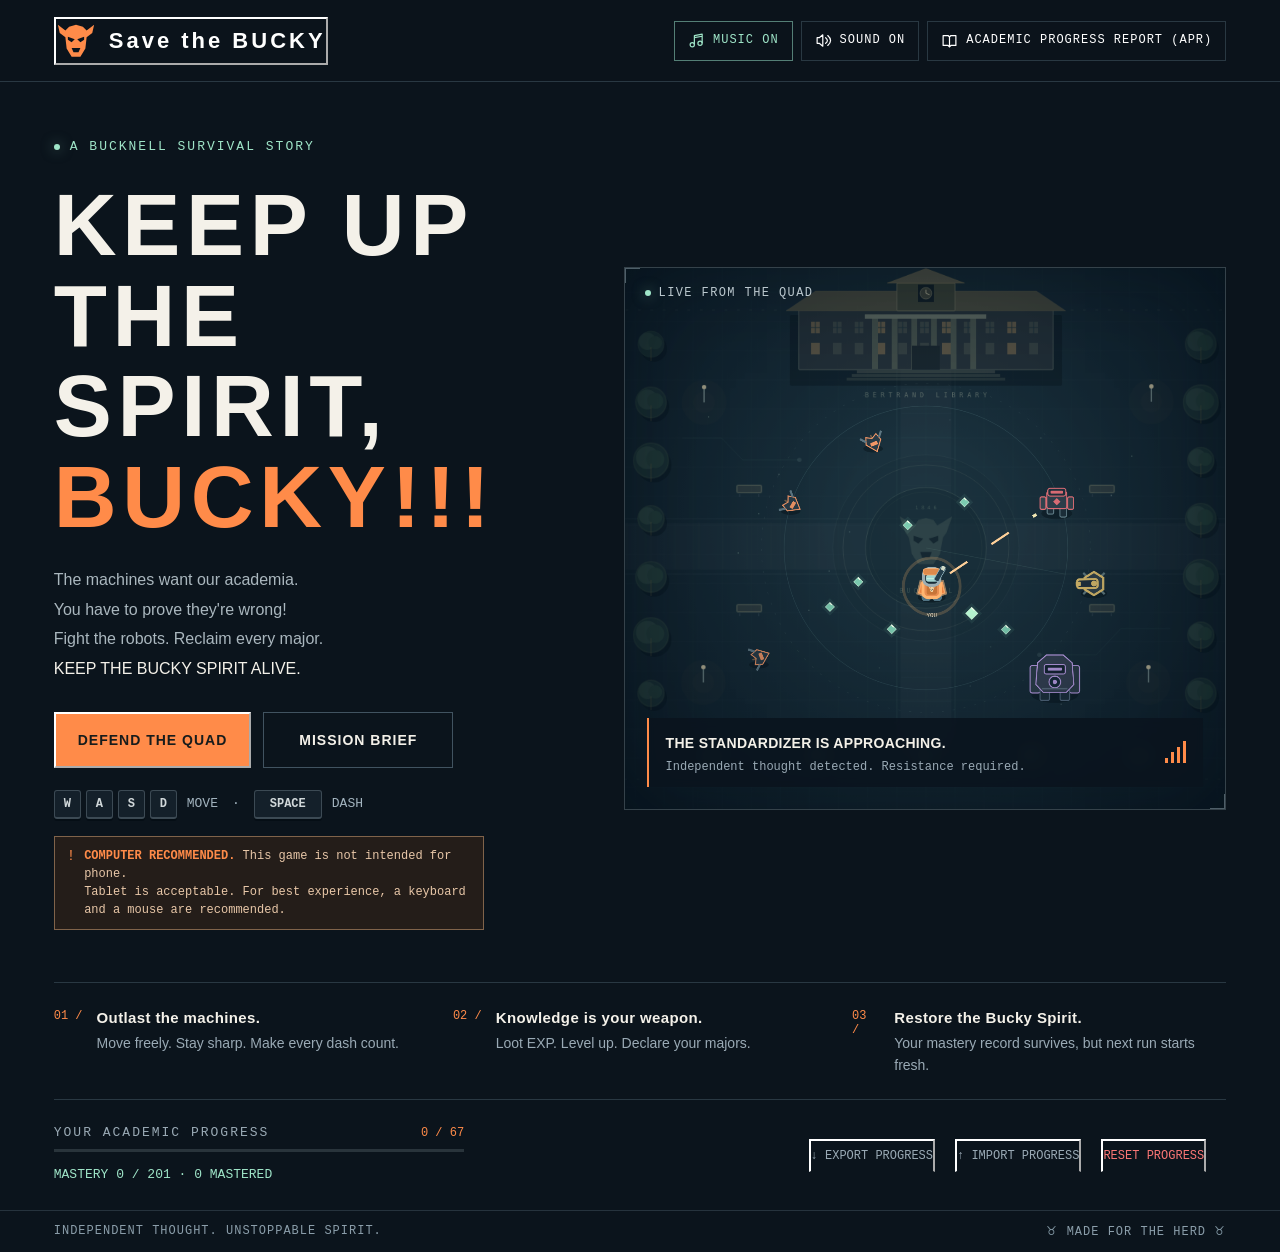
==== index.html @ 3c836dfb "initial commit" ====
<!DOCTYPE html>
<html lang="en">
<head>
<meta charset="utf-8">
<meta name="viewport" content="width=device-width,initial-scale=1,viewport-fit=cover">
<meta name="theme-color" content="#0b141c">
<meta name="description" content="Defend curiosity. Defeat the machines. Restore every Bucknell major in this standalone survival game.">
<title>Save the Bucky</title>
<link rel="icon" type="image/svg+xml" sizes="any" href="data:image/svg+xml,%3Csvg%20xmlns%3D%22http%3A%2F%2Fwww.w3.org%2F2000%2Fsvg%22%20viewBox%3D%220%200%2064%2064%22%3E%3Crect%20width%3D%2264%22%20height%3D%2264%22%20rx%3D%2212%22%20fill%3D%22%230b141c%22%2F%3E%3Cg%20transform%3D%22translate%284%204%29%20scale%28.875%29%22%3E%3Cpath%20fill%3D%22%23ff8b49%22%20d%3D%22M6%2019%203%206l12%209%206-6%2011-3%2011%203%206%206L61%206l-3%2013-9%207-2%2018-8%2013H25l-8-13-2-18z%22%2F%3E%3Cpath%20fill%3D%22%230b141c%22%20d%3D%22m19%2025%2011%204-5%205-6-4m26-5-11%204%205%205%206-4M25%2043h14l-3%207h-8z%22%2F%3E%3C%2Fg%3E%3C%2Fsvg%3E">
<link rel="stylesheet" href="styles/main.css">
</head>

<body>
<svg width="0" height="0" aria-hidden="true" style="position:absolute;overflow:hidden">
  <defs>
    <symbol id="bison-mark" viewBox="0 0 64 64">
      <path fill="currentColor" d="M6 19 3 6l12 9 6-6 11-3 11 3 6 6L61 6l-3 13-9 7-2 18-8 13H25l-8-13-2-18z"/>
      <path fill="#0b141c" d="m19 25 11 4-5 5-6-4m26-5-11 4 5 5 6-4M25 43h14l-3 7h-8z"/>
    </symbol>
    <symbol id="bucky-portrait" viewBox="0 0 160 160">
      <path fill="#172e3d" stroke="#ab7047" stroke-width="2" d="M18 157v-36l28-20h68l28 20v36"/>
      <path fill="#ff914b" d="m42 108 20-6 18 15 18-15 20 6-17 49H59z"/>
      <path fill="#eee2c9" d="M37 47C10 47 8 23 20 11c-1 18 14 21 28 18m75 18c27 0 29-24 17-36 1 18-14 21-28 18"/>
      <path fill="#72472f" stroke="#be8754" stroke-width="2" d="m35 42 13-22 22-9 23 1 22 10 13 27-6 39-17 25-26 10-27-11-17-26z"/>
      <path fill="#a8693e" d="m46 44 5-21 22-4-6 21 13-14 9 19 17-22 10 21-7 30H50z"/>
      <path fill="#513427" d="m31 49 18 9-2 17-13-6zm98 0-18 9 2 17 13-6z"/>
      <path fill="#f3e9d5" d="m49 54 20 6-11 7-10-5m63-8-20 6 11 7 10-5"/>
      <path fill="#1b2225" d="m54 57 9 3-6 4m49-7-9 3 6 4"/>
      <path fill="#bd8552" d="M55 77q25-11 50 0l8 19-16 18H64L47 96z"/>
      <path fill="#352d29" d="M59 83q21-8 42 0l-5 11H65z"/>
      <path fill="none" stroke="#432e25" stroke-width="3" d="M70 103q10 6 20 0"/>
      <path fill="#f8e5c2" d="m71 122 9 5 9-5-3 19H74z"/>
      <path fill="none" stroke="#f8c185" stroke-width="2" d="m26 126 12 31m96-31-12 31"/>
    </symbol>
    <symbol id="digger-portrait" viewBox="0 0 160 160">
      <path fill="#242d32" stroke="#56616a" stroke-width="2" d="M25 158v-37l25-22h60l25 22v37"/>
      <path fill="#e9e4d7" d="m62 103 18 14 18-14 3 54H59z"/>
      <path fill="#242c32" stroke="#68717a" stroke-width="2" d="M40 46 30 24l21-7 28 1 29-1 23 14-10 24 5 31-16 23-30 10-32-12-17-23z"/>
      <path fill="#141e26" d="M43 24 19 29 10 70l14 20 24-30m70-36 24 5 8 41-14 20-24-30"/>
      <path fill="#c48a58" d="m43 52 20-6 4 10-23 5m73-9-20-6-4 10 23 5M38 77l27 3-9 25-17-9m83-19-27 3 9 25 17-9"/>
      <path fill="#eeeade" d="m75 21-5 40-10 13-7 20 12 17 15 8 17-8 11-17-8-21-11-12-5-40z"/>
      <ellipse cx="55" cy="65" rx="5" ry="6" fill="#0c1319"/>
      <ellipse cx="105" cy="65" rx="5" ry="6" fill="#0c1319"/>
      <circle cx="57" cy="63" r="1.8" fill="white"/>
      <circle cx="103" cy="63" r="1.8" fill="white"/>
      <path fill="#15222a" d="M66 81q14-7 28 0l-5 11H72z"/>
      <path fill="#cc7f79" d="M70 99h20l-1 18q-10 13-18 0z"/>
      <path fill="none" stroke="#17242c" stroke-width="2" d="M80 90v10m-15-4q8 8 15 3 8 5 15-3"/>
      <path fill="#ff8b49" d="m49 109 31 14 31-14v11l-31 14-31-14z"/>
      <circle cx="80" cy="135" r="7" fill="#e3b871"/>
      <path stroke="#152b38" stroke-width="2" d="M77 135h6m-3-3v6"/>
    </symbol>
  </defs>
</svg>
<header class="topbar">
  <button class="brand" id="brand-button" aria-label="Bucky home">
    <svg class="brand-mark" aria-hidden="true">
      <use href="#bison-mark"/>
    </svg>
    <span>
      <strong>
        Save the BUCKY
      </strong>
    </span>
  </button>
  <div class="location">
    <svg class="icon orange" viewBox="0 0 24 24" aria-hidden="true">
      <circle cx="12" cy="12" r="5"/>
      <path d="M12 2v5m0 10v5M2 12h5m10 0h5"/>
    </svg>
    BUCKNELL UNIVERSITY
    <span style="color:#42535e">
      /
    </span>
    LEWISBURG, PA
  </div>
  <div class="top-actions">
    <button class="icon-btn" id="sidebar-toggle" aria-label="Hide combat sidebar" aria-controls="combat-sidebar" aria-expanded="true" title="Hide sidebar (H)" hidden>
      <svg class="icon" viewBox="0 0 24 24" aria-hidden="true"><rect x="3" y="4" width="18" height="16" rx="1"/><path d="M15 4v16M18 8h1m-1 4h1m-1 4h1"/></svg>
      <span class="button-label" id="sidebar-label">HIDE PANEL</span>
    </button>
    <button class="icon-btn" id="top-pause" aria-label="Pause game" hidden>
      Ⅱ
      <span class="button-label">
        PAUSE
      </span>
    </button>
    <button class="icon-btn" id="music-button" aria-label="Turn background music off" aria-pressed="true" title="Background music: on">
      <svg class="icon" viewBox="0 0 24 24" aria-hidden="true"><path d="M9 17V5l11-2v12M9 8l11-2"/><ellipse cx="6" cy="18" rx="3" ry="3"/><ellipse cx="17" cy="16" rx="3" ry="3"/></svg>
      <span class="button-label" id="music-label">MUSIC ON</span>
    </button>
    <button class="icon-btn" id="sound-button" aria-label="Mute all sound" aria-pressed="false" title="Mute all sound (M)">
      <svg class="icon" viewBox="0 0 24 24" aria-hidden="true">
        <path d="M11 4 6 8H3v8h3l5 4zM15 8q5 4 0 8m3-11q8 7 0 14"/>
      </svg>
      <span class="button-label" id="sound-label">
        SOUND ON
      </span>
    </button>
    <button class="icon-btn" id="archive-button" aria-label="Open the academic archive">
      <svg class="icon" viewBox="0 0 24 24" aria-hidden="true">
        <path d="M3 5h7l2 2 2-2h7v14h-7l-2 2-2-2H3zM12 7v14"/>
      </svg>
      <span class="button-label">
        ACADEMIC PROGRESS REPORT (APR)
      </span>
    </button>
  </div>
</header>
<main id="title-page" class="title-page">
  <div class="hero">
    <section class="hero-copy">
      <div class="eyebrow">
        <span class="dot">
        </span>
        A BUCKNELL SURVIVAL STORY
      </div>
      <h1>
        KEEP UP
        <br>
        THE SPIRIT,
        <br>
        <span>
          BUCKY!!!
        </span>
      </h1>
      <p class="hero-description">
        The machines want our academia.
        <br>
        You have to prove they're wrong!
        <br>
        Fight the robots. Reclaim every major.
        <br>
        <strong>
          KEEP THE BUCKY SPIRIT ALIVE.
        </strong>
      </p>
      <div class="hero-buttons">
        <button id="start-button" class="button">
          DEFEND THE QUAD
        </button>
        <button class="button secondary" id="how-button">
          MISSION BRIEF
        </button>
      </div>
      <div class="control-hint">
        <span class="key-group">
          <kbd>W</kbd><kbd>A</kbd><kbd>S</kbd><kbd>D</kbd>
          MOVE
        </span>
        <span>
          ·
        </span>
        <span class="key-group">
          <kbd class="space-key">SPACE</kbd>
            DASH
        </span>
      </div>
      <button class="award-link" id="award-button" hidden>
        ✦ BUCKY SPIRIT RESTORED · VIEW CEREMONY
      </button>
      <p class="device-warning" role="note">
        <span class="device-warning-icon" aria-hidden="true">!</span>
        <span><strong>COMPUTER RECOMMENDED.</strong> This game is not intended for phone.<br>Tablet is acceptable. For best experience, a keyboard and a mouse are recommended.</span>
      </p>
    </section>
    <div class="hero-art" aria-label="Illustrated robotic invasion of the Bucknell campus">
      <canvas id="preview-canvas" width="660" height="595" aria-hidden="true">
      </canvas>
      <div class="scene-label">
        <span class="dot">
        </span>
        LIVE FROM THE QUAD
      </div>
      <div class="scene-coords">
        40.9547° N / 76.8844° W
      </div>
      <div class="scene-card">
        <div>
          <strong>
            THE STANDARDIZER IS APPROACHING.
          </strong>
          <p>
            Independent thought detected. Resistance required.
          </p>
        </div>
        <div class="signal" aria-hidden="true">
          <i style="height:5px">
          </i>
          <i style="height:11px">
          </i>
          <i style="height:16px">
          </i>
          <i style="height:22px">
          </i>
        </div>
      </div>
      <i class="scene-corner a">
      </i>
      <i class="scene-corner b">
      </i>
    </div>
  </div>
  <div class="mission-strip">
    <div class="mission-step">
      <span class="step-number">
        01 /
      </span>
      <div>
        <h3>
          Outlast the machines.
        </h3>
        <p>
          Move freely. Stay sharp. Make every dash count.
        </p>
      </div>
    </div>
    <div class="mission-step">
      <span class="step-number">
        02 /
      </span>
      <div>
        <h3>
          Knowledge is your weapon.
        </h3>
        <p>
          Loot EXP. Level up. Declare your majors.
        </p>
      </div>
    </div>
    <div class="mission-step">
      <span class="step-number">
        03 /
      </span>
      <div>
        <h3>
          Restore the Bucky Spirit.
        </h3>
        <p>
          Your mastery record survives, but next run starts fresh.
        </p>
      </div>
    </div>
  </div>
  <div class="home-bottom">
    <div class="archive-preview">
      <div class="archive-preview-row">
        <span class="section-label">
          YOUR ACADEMIC PROGRESS
        </span>
        <span id="home-collection-count" class="orange">
          0 / 67
        </span>
      </div>
      <div class="progress-track">
        <span id="home-collection-bar" style="width:0">
        </span>
      </div>
      <p class="mastery-note" id="home-mastery-count">MASTERY 0 / 201 · 0 MASTERED</p>
    </div>
    <div class="save-actions">
      <button id="export-home" class="text-btn">
        ↓ EXPORT PROGRESS
      </button>
      <button id="import-button" class="text-btn">
        ↑ IMPORT PROGRESS
      </button>
      <button id="reset-progress" class="text-btn reset-link">RESET PROGRESS</button>
      <span id="save-status" class="save-status" role="status"></span>
    </div>
  </div>
</main>
<section id="game-view" class="game-view" hidden aria-label="Survival game">
  <div class="game-layout" id="game-layout">
    <div class="arena-wrap" id="arena-wrap">
      <canvas id="game-canvas" width="1200" height="760" tabindex="0" aria-label="The quad. Move with WASD or arrow keys, Space to dash, Escape to pause. Attacks are automatic.">
      </canvas>
      <div class="arena-hud">
        <div class="health-block">
          <div class="hud-label">
            <span class="mint">
              +
            </span>
            HUMAN SPIRIT
          </div>
          <div class="health-bar" role="progressbar" aria-label="Health" aria-valuemin="0" aria-valuemax="100" aria-valuenow="100" id="health-meter">
            <span id="health-fill">
            </span>
          </div>
          <div id="health-text" class="health-value">
            100 / 100
          </div>
        </div>
        <div class="timer">
          <span id="timer">
            00:00
          </span>
          <small>
            SURVIVAL TIME
          </small>
        </div>
        <div class="arena-sector">
          SECTOR 01 / THE QUAD
          <strong id="threat-label">
            WAVE 1
          </strong>
          <span id="wave-countdown">
            NEXT WAVE IN 20s
          </span>
        </div>
      </div>
      <div class="combat-summary" aria-label="Run summary">
        <span id="mobile-kills">0 ROBOTS DOWN</span>
        <span id="compact-discoveries">0 NEW MAJORS</span>
        <span id="compact-archive">APR 0 / 67</span>
      </div>
      <div id="boss-hud" class="boss-hud" hidden>
        <div class="boss-heading"><strong id="boss-name">THE STANDARDIZER</strong><span id="boss-health-text"></span></div>
        <div id="boss-meter" class="boss-meter" role="progressbar" aria-label="Boss health" aria-valuemin="0" aria-valuemax="100" aria-valuenow="100"><span id="boss-fill"></span></div>
      </div>
      <div id="dash-status" class="dash-status ready">
        <kbd>
          SPACE
        </kbd>
        <span id="dash-label">
          DASH READY
        </span>
        <div class="dash-track">
          <span id="dash-fill" style="width:100%">
          </span>
        </div>
      </div>
      <div class="arena-bottom">
        <div class="xp-label">
          <strong id="level-label">
            LEVEL 01
          </strong>
          <span id="xp-label">
            0 / 8 EXP
          </span>
        </div>
        <div class="xp-bar" role="progressbar" aria-label="Experience" aria-valuemin="0" aria-valuemax="8" aria-valuenow="0" id="xp-meter">
          <span id="xp-fill" style="width:0">
          </span>
        </div>
      </div>
      <div id="game-tip" class="game-tip">
        <span class="desktop-hint">
          Move with WASD or arrows. Your weapon fires automatically.
        </span>
        <span class="mobile-hint">
          Drag the joystick to move. Tap DASH to escape.
        </span>
        <small>
          Collect the mint diamonds to level up.
        </small>
      </div>
      <div class="touch-controls">
        <div id="touch-pad" class="touch-pad" aria-label="Drag to move">
          <span class="touch-knob" id="touch-knob">
          </span>
        </div>
        <button id="touch-dash" class="touch-dash" aria-label="Dash">
          DASH ↗
        </button>
      </div>
    </div>
    <aside class="sidebar" id="combat-sidebar">
      <div class="sidebar-heading">
        <span class="section-label">
          FIELD REPORT
        </span>
        <span class="live-badge">
          <span class="dot">
          </span>
          LIVE
        </span>
      </div>
      <div class="run-stats">
        <div>
          <div class="stat-number" id="kill-count">
            0
          </div>
          <div class="stat-label">
            ROBOTS DOWN
          </div>
        </div>
        <div>
          <div class="stat-number orange" id="new-count">
            0
          </div>
          <div class="stat-label">
            NEW DISCOVERIES
          </div>
        </div>
      </div>
      <span class="section-label">
        YOUR DISCIPLINES
        <span id="loadout-count" class="orange">
          / 00
        </span>
      </span>
      <div class="loadout" id="loadout">
      </div>
      <div class="sidebar-archive">
        <div class="archive-preview-row">
          <span>
            PERMANENT ARCHIVE
          </span>
          <span id="run-collection-count" class="orange">
            0 / 67
          </span>
        </div>
        <div class="progress-track">
          <span id="run-collection-bar">
          </span>
        </div>
        <p>
          Knowledge stays. Abilities reset each run.
        </p>
      </div>
      <div class="sidebar-buttons">
        <button class="button secondary small" id="pause-button">
          Ⅱ PAUSE
        </button>
        <button class="button secondary small" id="run-archive">
          ARCHIVE
        </button>
      </div>
      <div class="sidebar-hint">
        WASD / ARROWS · MOVE
        <br>
        SPACE · DASH &nbsp; ESC · PAUSE
        <br>
        M · ALL SOUND &nbsp; H · PANEL
      </div>
    </aside>
  </div>
</section>
<footer id="footer" class="footer">
  <span>
    INDEPENDENT THOUGHT. UNSTOPPABLE SPIRIT.
  </span>
  <span>
    <strong>
        ♉︎
    </strong>
    MADE FOR THE HERD
    <strong>
      ♉︎
    </strong>
  </span>
</footer>
<dialog id="brief-dialog" class="small-dialog" aria-labelledby="brief-title">
  <div class="dialog-pad">
    <div class="dialog-top">
      <span class="eyebrow">
        MISSION BRIEF / 001
      </span>
      <button class="close-btn" data-close="brief-dialog" aria-label="Close mission brief">
        ×
      </button>
    </div>
    <h2 class="dialog-title" id="brief-title">
      Curiosity is the
      <br>
      ultimate weapon.
    </h2>
    <p class="dialog-sub">
      In an imaginary dystopia, the Standardizer, a powerful AI, deemed creativity inefficient. Therefore, it commanded is its servant robots to take over the quad and destroy the Bertrand, the last bastion of creativity. You're among the few who can stop them. Your mission: survive, discover, and restore the Bucky Spirit.
    </p>
    <div class="stack-actions" style="gap:17px">
      <p class="dialog-sub">
        <strong class="orange">
          SURVIVE.
        </strong>
        Move with [W/A/S/D] or arrow keys. Use [SPACE] to dash through danger. Your weapon aims and fires automatically. Waves advance every 20 seconds of combat; the Standardizer boss arrives every 10 waves. Blue Interceptors charge after marking their path. Keep moving!
      </p>
      <p class="dialog-sub">
        <strong class="mint">
          LEARN.
        </strong>
        Accumulate experience and level up your skills. Every level offers a chance to declare one out of three major. Choose wisely!
      </p>
      <p class="dialog-sub">
        <strong class="orange">
          RESTORE.
        </strong>
        New majors stay in your archive, even after death. Restore all
        <span class="roster-total">
          67
        </span>
        entries to help Bucky the Bison and Deputy Diggs protect the Bucky Spirit.
      </p>
      <p>
        You can choose to stay and nurture the Bucky Spirit, or leave the quad and leave your academic future to machines' hearts of steel. The choice is yours. Good luck, and may the Bucky Spirit be with you!
      </p>
    </div>
    <div class="stack-actions">
      <button class="button" id="brief-start">
        ROLL OUT!!!
      </button>
    </div>
  </div>
</dialog>
<dialog id="level-dialog" class="upgrade-dialog" aria-labelledby="upgrade-title">
  <div class="dialog-pad">
    <div class="upgrade-heading">
      <div>
        <div class="eyebrow">
          <span class="dot">
          </span>
          KNOWLEDGE IS POWER
        </div>
        <h2 class="dialog-title" id="upgrade-title">
          Declare your next major.
        </h2>
        <p class="dialog-sub">
          One choice. A new way to fight back.
        </p>
      </div>
      <div class="level-medallion">
        <small>
          LEVEL
        </small>
        <span id="upgrade-level">
          2
        </span>
      </div>
    </div>
    <div class="upgrade-grid" id="upgrade-grid">
    </div>
    <div class="dialog-foot">
      <span>
        Discoveries stay forever. Abilities last this run.
      </span>
      <span>
        PRESS
        <kbd>
          1
        </kbd>
        <kbd>
          2
        </kbd>
        <kbd>
          3
        </kbd>
        TO CHOOSE
      </span>
    </div>
  </div>
</dialog>
<dialog id="pause-dialog" class="small-dialog" aria-labelledby="pause-title">
  <div class="dialog-pad">
    <div class="eyebrow">
      <span class="dot">
      </span>
      SIMULATION PAUSED
    </div>
    <h2 class="dialog-title" id="pause-title">
      Take a breath.
    </h2>
    <p class="dialog-sub">
      Who doesn't like breaks :P
    </p>
    <div class="stack-actions">
      <button id="resume-button" class="button">
        BACK TO THE QUAD
      </button>
      <button id="export-pause" class="button secondary">
        ↓ EXPORT PROGRESS
      </button>
      <button id="pause-archive" class="button secondary">
        EXPLORE THE ARCHIVE
      </button>
    </div>
    <label class="settings-row" for="motion-setting">
      Reduce motion & screen shake
      <input type="checkbox" id="motion-setting">
    </label>
    <label class="settings-row" for="music-setting">
      Background music
      <input type="checkbox" id="music-setting" checked>
    </label>
    <p class="collection-note">
      Export saves your collection and records, not the active battle.
    </p>
    <button id="end-run-button" class="text-btn" style="margin-top:17px">
      END RUN & KEEP DISCOVERIES →
    </button>
  </div>
</dialog>
<dialog id="result-dialog" class="result-dialog" aria-labelledby="result-title">
  <div class="dialog-pad">
    <div class="eyebrow">
      TRANSMISSION ENDED / KNOWLEDGE PRESERVED
    </div>
    <h2 class="dialog-title" id="result-title">
      The spirit lives on.
    </h2>
    <p class="dialog-sub" id="result-copy">
      The machines won this round. They can't take what you've learned.
    </p>
    <div class="result-stats">
      <div>
        <div class="stat-number" id="result-time">
          00:00
        </div>
        <div class="stat-label">
          TIME SURVIVED
        </div>
      </div>
      <div>
        <div class="stat-number" id="result-kills">
          0
        </div>
        <div class="stat-label">
          ROBOTS DEFEATED
        </div>
      </div>
      <div>
        <div class="stat-number" id="result-new">
          0
        </div>
        <div class="stat-label">
          MAJORS RESTORED
        </div>
      </div>
    </div>
    <span class="section-label">
      ADDED TO YOUR PERMANENT ARCHIVE
    </span>
    <div class="result-majors" id="result-majors">
    </div>
    <p class="collection-note" id="result-records">
    </p>
    <div class="result-actions">
      <button id="restart-button" class="button">
        RETRY
      </button>
      <button id="result-home" class="button secondary">
        BACK TO BASE
      </button>
    </div>
  </div>
</dialog>
<dialog id="collection-dialog" class="collection-dialog" aria-labelledby="collection-title">
  <div class="dialog-pad">
    <div class="dialog-top">
      <div>
        <h2 class="dialog-title" id="collection-title">
          ACADEMIC PROGRESS REPORT
          <br>
        </h2>
      </div>
      <button class="close-btn" id="close-collection" aria-label="Close archive">
        ×
      </button>
    </div>
    <div class="archive-preview-row">
      <span id="collection-summary">
        0 of 67 disciplines restored
      </span>
      <span class="mint" id="collection-percent">
        0%
      </span>
    </div>
    <div class="progress-track">
      <span id="collection-progress">
      </span>
    </div>
    <div class="collection-tools">
      <label class="sr-only" for="collection-search">
        Search majors or abilities
      </label>
      <input class="search-field" id="collection-search" type="search" placeholder="Search a major or ability…" autocomplete="off">
      <label class="sr-only" for="collection-status">
        Discovery status
      </label>
      <select id="collection-status">
        <option value="all">
          All discoveries
        </option>
        <option value="missing">
          Still to restore
        </option>
        <option value="found">
          Restored
        </option>
        <option value="rank1">Level 1 · Declared</option>
        <option value="rank2">Level 2 · Practiced</option>
        <option value="rank3">Level 3 · Mastered</option>
      </select>
    </div>
    <div class="mastery-summary" aria-label="Majors at each mastery level">
      <div><strong id="mastery-count-1">0</strong><span>LV 1 · DECLARED</span></div>
      <div><strong id="mastery-count-2">0</strong><span>LV 2 · PRACTICED</span></div>
      <div><strong id="mastery-count-3">0</strong><span>LV 3 · MASTERED</span></div>
    </div>
    <p class="mastery-guide">Each selection adds one permanent mastery level, up to three. Counts show majors at each level. Mastery survives every run; combat abilities reset on death. Mastering all 67 majors unlocks the ceremony.</p>
    <div class="college-tabs" id="college-tabs">
      <button class="filter-btn" data-college="all" aria-pressed="true">
        ALL COLLEGES
      </button>
      <button class="filter-btn" data-college="as" aria-pressed="false">
        ARTS & SCIENCES
      </button>
      <button class="filter-btn" data-college="en" aria-pressed="false">
        ENGINEERING
      </button>
      <button class="filter-btn" data-college="mg" aria-pressed="false">
        MANAGEMENT
      </button>
    </div>
    <div id="collection-list" class="collection-list">
    </div>
    <p class="collection-note">
      67 separately listed major entries in Bucknell's September 2026 directory, including its named English tracks and Music degrees. Minors and dual-degree programs are excluded. Abilities are fictional.
      <a href="https://www.bucknell.edu/academics/majors-minors" target="_blank" rel="noopener noreferrer">
        View the university directory ↗
      </a>
    </p>
  </div>
</dialog>
<dialog id="victory-dialog" class="victory-dialog" aria-labelledby="victory-title">
  <div id="celebration" class="celebration" aria-hidden="true"></div>
  <div class="dialog-pad">
    <div class="eyebrow">
      EVERY DISCIPLINE. ONE UNBREAKABLE SPIRIT.
    </div>
    <div class="victory-mascots">
      <div class="victory-mascot">
        <svg role="img" aria-label="Bucky the Bison">
          <use href="#bucky-portrait"/>
        </svg>
        <span class="mascot-label">BUCKY</span>
      </div>
      <span class="seal" aria-hidden="true">
        ✦
      </span>
      <div class="victory-mascot digger">
        <svg class="digger" role="img" aria-label="Digger the Bernese mountain dog">
          <use href="#digger-portrait"/>
        </svg>
        <span class="mascot-label">DIGGER</span>
      </div>
    </div>
    <h2 id="victory-title" class="dialog-title" tabindex="-1">
      The Bucky Spirit
      <br>
      <span class="orange">
        is yours.
      </span>
    </h2>
    <p class="dialog-sub">
      Every major restored. Every kind of curiosity protected.
      <br>
      Bucky grants you the spirit of the herd.
      <br>
      Digger makes it official with a very good tail wag.
    </p>
    <div class="import-summary" id="victory-count">
      67 / 67 DISCIPLINES RESTORED
    </div>
    <p class="dialog-sub">
      The future still belongs to those who think for themselves.
    </p>
    <div class="result-actions">
      <button id="victory-export" class="button">
        SAVE YOUR LEGACY
      </button>
      <button id="victory-home" class="button secondary">
        BACK TO BASE
      </button>
    </div>
  </div>
</dialog>
<dialog id="reset-dialog" class="small-dialog" aria-labelledby="reset-title" aria-describedby="reset-description">
  <div class="dialog-pad">
    <div class="eyebrow">START A NEW ACADEMIC JOURNEY</div>
    <h2 class="dialog-title" id="reset-title">Reset your progress?</h2>
    <p class="dialog-sub" id="reset-description">This clears every collected major, mastery level, record, total kill, run count, and ceremony unlock in this browser. Your sound and display preferences stay. Previously exported save files are unaffected.</p>
    <p class="import-summary" id="reset-summary"></p>
    <p class="mastery-guide">Export a backup first if you might want to restore this progress later.</p>
    <div class="stack-actions">
      <button class="button secondary" id="reset-export">EXPORT BACKUP</button>
      <button class="button secondary" id="cancel-reset" autofocus>KEEP MY PROGRESS</button>
      <button class="button danger" id="confirm-reset">RESET ALL PROGRESS</button>
    </div>
  </div>
</dialog>
<dialog id="import-dialog" class="small-dialog" aria-labelledby="import-title">
  <div class="dialog-pad">
    <div class="eyebrow">
      RESTORE YOUR ARCHIVE
    </div>
    <h2 class="dialog-title" id="import-title">
      Welcome back,
      <br>
      guardian.
    </h2>
    <p class="dialog-sub">
      This save will replace your current collection, mastery levels, records, and settings.
    </p>
    <div class="import-summary" id="import-summary">
    </div>
    <p class="dialog-sub" id="import-comparison">
    </p>
    <div class="result-actions">
      <button id="confirm-import" class="button">
        LOAD THIS SAVE
      </button>
      <button id="cancel-import" class="button secondary">
        CANCEL
      </button>
    </div>
  </div>
</dialog>
<input id="import-file" type="file" accept=".json,application/json" hidden>
<div id="toast" class="toast" role="status" aria-live="polite" hidden>
</div>
<noscript>
  <div class="error-panel">
    JavaScript is required for this game to run offline on your browser.
  </div>
</noscript>
<script src="scripts/game.js"></script>
</body>
</html>
---- styles/main.css ----
:root {
    color-scheme: dark;
    --bg: #0b141c;
    --panel: #111e28;
    --line: #293842;
    --ink: #f4f1e9;
    --muted: #9aaab5;
    --orange: #ff8b49;
    --mint: #9fe5c8;
    --red: #fa7675;
    --blue: #91b7ff;
    --mono: Consolas,"Liberation Mono",monospace;
    --sans: "Segoe UI",Arial,sans-serif;
}
*  {
    box-sizing: border-box;
}
body  {
    margin: 0;
    background: var(--bg);
    color: var(--ink);
    font: 15px/1.55 var(--sans);
    min-height: 100vh;
}
 a  {
    color: var(--mint);
}
[hidden]  {
    display: none !important;
}
h1,
h2,
h3,
p  {
    margin: 0;
}
::selection  {
    background: #ff8b4970;
    color: white;
}
.mono,
.eyebrow,
.section-label,
.tag,
kbd  {
    font-family: var(--mono);
}
.eyebrow,
.section-label  {
    font-size: 12px;
    letter-spacing: 2px;
    text-transform: uppercase;
}
.eyebrow  {
    color: var(--mint);
    display: flex;
    align-items: center;
    gap: 10px;
}
.dot  {
    display: inline-block;
    width: 6px;
    height: 6px;
    background: var(--mint);
    border-radius: 50%;
    box-shadow: 0 0 13px #9fe5c880;
}
.section-label  {
    color: var(--muted);
}
.muted  {
    color: var(--muted);
}
.orange  {
    color: var(--orange);
}
.mint  {
    color: var(--mint);
}
.ability-glyph svg  {
    width: 22px;
    height: 22px;
    fill: none;
    stroke: currentColor;
    stroke-width: 1.6;
    stroke-linecap: round;
    stroke-linejoin: round;
}
.mobile-hint  {
    display: none;
}
.device-warning {
  display: inline-flex;
  align-items: flex-start;
  gap: 9px;
  max-width: 430px;
  margin-top: 17px;
  padding: 10px 12px;
  border: 1px solid #80634a;
  background: #241d19;
  color: #e8c7a8;
  font: 12px/1.5 var(--mono);
}
.device-warning strong {
  color: var(--orange);
}
.device-warning-icon {
  color: var(--orange);
  font-size: 14px;
  line-height: 1.4;
}
@media (max-width: 760px)  {
    .desktop-hint  {
        display: none;
    }
    .mobile-hint  {
        display: inline;
    }
}
.topbar {
    height:82px;
    display:flex;
    align-items:center;
    justify-content:space-between;
    gap:20px;
    padding:0 4.2%;
    border-bottom:1px solid var(--line);
    position:relative;
    z-index:5;
    background:#0b141cf2
}
.brand {
    display:flex;
    align-items:center;
    gap:13px;
    background:none;
    padding:0;
    text-align:left
}
.brand-mark {
    width:40px;
    height:44px;
    color:var(--orange)
}
.brand strong {
    display:block;
    font-size:22px;
    line-height:1;
    font-weight:900;
    letter-spacing:3px
}
.brand small {
    display:block;
    font:12px var(--mono);
    letter-spacing:2px;
    color:var(--muted);
    margin-top:7px
}
.location {
    font:12px var(--mono);
    letter-spacing:1.8px;
    color:#91a0ab;
    display:flex;
    align-items:center;
    gap:12px
}
.location .cross {
    color:var(--orange);
    font-size:20px
}
.top-actions {
    display:flex;
    gap:8px
}
.icon-btn {
    height:37px;
    padding:0 13px;
    border:1px solid var(--line);
    background:transparent;
    display:inline-flex;
    align-items:center;
    justify-content:center;
    gap:8px;
    font:12px var(--mono);
    letter-spacing:1px
}
.icon-btn:hover {
    background:#1b2a34;
    border-color:#5d737f
}
.icon {
    width:17px;
    height:17px;
    fill:none;
    stroke:currentColor;
    stroke-width:1.7;
    stroke-linecap:round;
    stroke-linejoin:round
}
.button {
    display:inline-flex;
    align-items:center;
    justify-content:center;
    gap:18px;
    min-height:48px;
    padding:12px 22px;
    background:var(--orange);
    color:#171c1c;
    font-weight:750;
    font-size:13px;
    transition:background .15s,transform .15s
}
.button:hover {
    background:#ffa36f;
    transform:translateY(-1px)
}
.button.secondary {
    background:transparent;
    color:var(--ink);
    border:1px solid #415360
}
.button.secondary:hover {
    background:#1e303d
}
.button.small {
    min-height:38px;
    padding:8px 14px;
    font-size:12px
}
.text-btn {
    background:none;
    color:var(--muted);
    font:12px var(--mono);
    padding:8px 0;
    border-bottom:1px solid transparent
}
.text-btn:hover {
    color:var(--ink);
    border-color:var(--orange)
}
.arrow {
    font-size:24px;
    line-height:.8
}
.tag {
    display:inline-block;
    font-size:12px;
    letter-spacing:1px;
    padding:4px 7px;
    border:1px solid #ffffff25;
    color:var(--muted)
}
.tag.new {
    color:var(--mint);
    border-color:#9fe5c850;
    background:#9fe5c80b
}
.tag.found {
    color:var(--orange);
    border-color:#ff8b4940
}
.title-page {
    max-width:1510px;
    margin:auto;
    padding:45px 4.2% 0
}
.hero {
    display:grid;
    grid-template-columns:minmax(0,.95fr) minmax(0,1.12fr);
    gap:5%;
    align-items:center
}
.hero-copy {
    padding:10px 0 20px
}
.hero h1 {
    font-family:Impact,"Arial Black",var(--sans);
    font-size:clamp(66px,6.8vw,106px);
    font-weight:900;
    line-height:.98;
    letter-spacing:.04em;
    margin:23px 0
}
.hero h1 span {
    color:var(--orange)
}
.hero-description {
    max-width:410px;
    color:#aab7be;
    font-size:15px;
    line-height:1.85
}
.hero-description strong {
    color:var(--ink);
    font-weight:500
}
.hero-buttons {
    display:flex;
    align-items:center;
    gap:22px;
    margin-top:28px
}
.hero-buttons .button {
    min-width:184px;
    min-height:55px
}
.control-hint {
    margin-top:22px;
    font:12px var(--mono);
    color:#80949f;
    display:flex;
    align-items:center;
    gap:10px;
    flex-wrap:wrap
}
kbd {
    font-size:12px;
    border:1px solid #3c4a54;
    border-bottom-width:2px;
    padding:3px 6px;
    border-radius:3px;
    color:#d1d8da;
    background:#14202a
}
.hero-art {
    position:relative;
    aspect-ratio:1.11;
    border:1px solid #35424a;
    overflow:hidden;
    background:#101e27
}
.hero-art::after {
    content:"";
    position:absolute;
    pointer-events:none;
    inset:0;
    box-shadow:inset 0 0 100px #030a1055
}
.hero-art canvas {
    width:100%;
    height:100%;
    display:block
}
.scene-label {
    position:absolute;
    left:20px;
    top:18px;
    font:12px var(--mono);
    letter-spacing:1.4px;
    color:#bbc8ce;
    z-index:1;
    display:flex;
    gap:8px;
    align-items:center
}
.scene-coords {
    position:absolute;
    right:18px;
    top:18px;
    font:12px var(--mono);
    color:#6e8998;
    letter-spacing:1px
}
.scene-card {
    position:absolute;
    bottom:22px;
    left:22px;
    right:22px;
    border-left:2px solid var(--orange);
    background:#0a151ee6;
    backdrop-filter:blur(5px);
    padding:13px 17px;
    display:flex;
    align-items:center;
    justify-content:space-between;
    gap:12px;
    z-index:1
}
.scene-card strong {
    font-size:12px;
    letter-spacing:.3px
}
.scene-card p {
    font:12px var(--mono);
    color:var(--muted);
    margin-top:4px
}
.scene-card .signal {
    display:flex;
    align-items:end;
    gap:3px;
    height:22px
}
.signal i {
    background:var(--orange);
    width:3px;
    display:block
}
.scene-corner {
    position:absolute;
    width:16px;
    height:16px;
    border-color:#b8cdd766;
    border-style:solid;
    z-index:1
}
.scene-corner.a {
    top:-1px;
    left:-1px;
    border-width:2px 0 0 2px
}
.scene-corner.b {
    bottom:-1px;
    right:-1px;
    border-width:0 2px 2px 0
}
.mission-strip {
    display:grid;
    grid-template-columns:repeat(3,1fr);
    gap:25px;
    margin:32px 0 25px;
    padding:23px 0;
    border-top:1px solid var(--line);
    border-bottom:1px solid var(--line)
}
.mission-step {
    display:flex;
    gap:14px
}
.step-number {
    font:12px var(--mono);
    color:var(--orange);
    padding-top:3px
}
.mission-step h3 {
    font-size:12px;
    font-weight:650;
    margin-bottom:4px
}
.mission-step p {
    font-size:12px;
    color:var(--muted)
}
.home-bottom {
    display:flex;
    align-items:center;
    justify-content:space-between;
    gap:30px;
    padding-bottom:24px
}
.archive-preview {
    min-width:260px;
    width:35%
}
.archive-preview-row {
    display:flex;
    justify-content:space-between;
    align-items:center;
    font:12px var(--mono);
    margin-bottom:9px
}
.progress-track {
    height:3px;
    background:#29343b;
    overflow:hidden
}
.progress-track>span {
    display:block;
    background:var(--orange);
    height:100%;
    transition:width .2s
}
.save-actions {
    display:flex;
    align-items:center;
    gap:20px
}
.save-status {
    font:12px var(--mono);
    color:var(--muted);
    text-align:right
}
.footer {
    display:flex;
    justify-content:space-between;
    align-items:center;
    color:#667c89;
    font:12px var(--mono);
    letter-spacing:1px;
    border-top:1px solid #26333d;
    padding:13px 4.2%;
    gap:15px
}
.footer strong {
    color:#8196a2;
    font-weight:400
}
.award-link {
  display:inline-flex;
  align-items:center;
  gap:10px;
  color:#17201f;
  margin-top:20px;
  font:700 13px var(--mono);
  letter-spacing:.8px;
  background:var(--mint);
  padding:13px 17px;
  border:1px solid #d6ffe9;
  box-shadow:0 0 0 4px #9fe5c815,0 8px 25px #9fe5c825;
  transition:background .15s,transform .15s,box-shadow .15s
}
.award-link:hover {
  background:#c5f8dd;
  transform:translateY(-2px);
  box-shadow:0 0 0 5px #9fe5c825,0 12px 30px #9fe5c83d
}
.celebration {
  position:absolute;
  inset:0 0 auto;
  height:310px;
  overflow:hidden;
  pointer-events:none;
  visibility:hidden;
  opacity:0;
  z-index:0
}
.celebration.active {
  visibility:visible;
  opacity:1
}
.celebration-piece {
  position:absolute;
  top:-24px;
  left:var(--start);
  width:var(--width);
  height:var(--height);
  background:var(--piece-color);
  opacity:0;
  border-radius:1px;
  animation:celebration-fall var(--duration) cubic-bezier(.35,.05,.85,.65) var(--delay) both
}
@keyframes celebration-fall {
  0% {opacity:0;transform:translate3d(0,0,0) rotate(0deg) rotateY(0deg)}
  12% {opacity:.85}
  72% {opacity:.75}
  100% {opacity:0;transform:translate3d(var(--drift),340px,0) rotate(var(--spin)) rotateY(240deg)}
}
@media(prefers-reduced-motion:reduce) {
  .award-link {transition:none}
}
.game-view {
    height:calc(100dvh - 82px);
    padding:19px 2% 20px;
    min-height:470px
}
.game-layout {
    height:100%;
    display:grid;
    grid-template-columns:minmax(0,1fr) 235px;
    gap:20px;
    max-width:1800px;
    margin:auto
}
.arena-wrap {
    position:relative;
    border:1px solid #36454e;
    overflow:hidden;
    background:#0b1922;
    min-width:0;
    touch-action:none
}
.arena-wrap canvas {
    width:100%;
    height:100%;
    display:block
}
.arena-hud {
    position:absolute;
    top:18px;
    left:20px;
    right:20px;
    display:flex;
    justify-content:space-between;
    gap:10px;
    pointer-events:none
}
.health-block {
    min-width:150px
}
.hud-label {
    font:12px var(--mono);
    letter-spacing:1.5px;
    color:#a4b7c3;
    margin-bottom:7px;
    display:flex;
    gap:9px;
    align-items:center
}
.health-bar {
    height:6px;
    background:#35404a;
    width:155px;
    border:1px solid #60717a40
}
.health-bar span {
    height:100%;
    display:block;
    background:var(--mint);
    transition:width .12s
}
.health-value {
    font:12px var(--mono);
    margin-top:5px;
    color:#8caaac
}
.timer {
    text-align:center;
    font:25px var(--mono);
    letter-spacing:1px;
    color:#ecf0e9;
    text-shadow:0 2px 10px #001
}
.timer small {
    display:block;
    font:12px var(--mono);
    letter-spacing:2px;
    color:#87a1ae;
    margin-top:2px
}
.arena-sector {
    font:12px var(--mono);
    color:#738f9e;
    letter-spacing:1px;
    text-align:right
}
.arena-sector strong {
    display:block;
    color:var(--orange);
    font-size:12px;
    font-weight:400;
    margin-top:6px
}
.arena-bottom {
    position:absolute;
    bottom:17px;
    left:20px;
    right:20px;
    pointer-events:none
}
.xp-label {
    font:12px var(--mono);
    letter-spacing:1px;
    display:flex;
    justify-content:space-between;
    margin-bottom:7px;
    color:#a5bbcc
}
.xp-label strong {
    color:var(--mint);
    font-weight:400
}
.xp-bar {
    height:5px;
    background:#233844
}
.xp-bar span {
    display:block;
    height:100%;
    background:var(--mint);
    box-shadow:0 0 12px #9fe5c84d;
    transition:width .12s
}
.dash-status {
    position:absolute;
    bottom:52px;
    left:20px;
    display:flex;
    align-items:center;
    gap:9px;
    font:12px var(--mono);
    letter-spacing:1px;
    color:var(--muted);
    pointer-events:none
}
.dash-status.ready {
    color:var(--orange)
}
.dash-track {
    width:40px;
    height:3px;
    background:#35424b
}
.dash-track span {
    display:block;
    height:100%;
    background:var(--orange)
}
.game-tip {
    position:absolute;
    top:43%;
    left:50%;
    transform:translate(-50%,-50%);
    background:#0a1924ef;
    border:1px solid #47636e;
    padding:12px 20px;
    text-align:center;
    pointer-events:none;
    font:12px var(--mono);
    color:#d8e4e8;
    max-width:85%;
    white-space:nowrap
}
.game-tip small {
    display:block;
    font:12px var(--mono);
    color:var(--mint);
    margin-top:6px
}
.sidebar {
    display:flex;
    flex-direction:column;
    padding:6px 0;
    min-height:0
}
.sidebar-heading {
    display:flex;
    justify-content:space-between;
    align-items:center
}
.live-badge {
    font:12px var(--mono);
    color:var(--mint);
    display:flex;
    gap:6px;
    align-items:center
}
.run-stats {
    display:grid;
    grid-template-columns:1fr 1fr;
    margin:17px 0 20px;
    padding-bottom:18px;
    border-bottom:1px solid var(--line);
    gap:12px
}
.stat-number {
    font:28px var(--mono);
    line-height:1.2
}
.stat-label {
    font:12px var(--mono);
    color:var(--muted);
    letter-spacing:1px;
    margin-top:5px
}
.loadout {
    flex:1;
    overflow:auto;
    min-height:60px;
    max-height:55vh;
    margin:12px 0 18px;
    scrollbar-width:thin;
    scrollbar-color:#485760 transparent
}
.empty-loadout {
    padding:16px 13px;
    border:1px dashed #314451;
    color:#8ca1ad;
    font-size:12px;
    line-height:1.8
}
.empty-loadout strong {
    display:block;
    color:#c6d1d7;
    font-weight:500;
    margin-bottom:5px
}
.loadout-item {
    display:flex;
    align-items:center;
    gap:9px;
    padding:10px 0;
    border-bottom:1px solid #283741
}
.ability-glyph {
    width:34px;
    height:34px;
    display:flex;
    align-items:center;
    justify-content:center;
    color:var(--orange);
    background:#ff8b490b;
    border:1px solid #ff8b4928;
    font:16px var(--mono);
    flex-shrink:0
}
.loadout-item strong {
    font-size:12px;
    display:block;
    line-height:1.5
}
.loadout-item small {
    font:12px var(--mono);
    color:#8ea5b2
}
.loadout-item .rank {
    margin-left:auto;
    font:12px var(--mono);
    color:var(--orange)
}
.sidebar-archive {
    border:1px solid #35424a;
    padding:13px;
    margin-bottom:14px
}
.sidebar-archive .archive-preview-row {
    font-size:12px
}
.sidebar-archive p {
    font-size:12px;
    color:var(--muted);
    margin-top:9px
}
.sidebar-buttons {
    display:flex;
    gap:8px
}
.sidebar-buttons button {
    flex:1
}
.sidebar-hint {
    font:12px var(--mono);
    color:#6f8795;
    margin-top:14px;
    line-height:1.9
}
.touch-controls {
    position:absolute;
    bottom:72px;
    left:22px;
    right:22px;
    display:none;
    justify-content:space-between;
    align-items:end;
    pointer-events:none
}
.touch-pad {
    width:110px;
    height:110px;
    border:1px solid #7898ae60;
    border-radius:50%;
    background:#0e26345c;
    position:relative;
    pointer-events:auto;
    touch-action:none
}
.touch-knob {
    position:absolute;
    left:36px;
    top:36px;
    width:36px;
    height:36px;
    border:1px solid #9fe5c875;
    border-radius:50%;
    background:#9fe5c820;
    pointer-events:none
}
.touch-dash {
    border:1px solid #ff8b4990;
    background:#2b241ed9;
    border-radius:50%;
    width:64px;
    height:64px;
    color:var(--orange);
    font:12px var(--mono);
    pointer-events:auto;
    touch-action:none
}
dialog {
    color:var(--ink);
    background:#10202b;
    border:1px solid #4b606d;
    padding:0;
    max-width:calc(100vw - 32px);
    max-height:calc(100dvh - 40px);
    box-shadow:0 30px 140px #000a;
    overscroll-behavior:contain
}
dialog::backdrop {
    background:#020910c9;
    backdrop-filter:blur(7px)
}
.dialog-pad {
    padding:33px
}
.dialog-top {
    display:flex;
    justify-content:space-between;
    align-items:center;
    gap:20px;
    margin-bottom:24px
}
.close-btn {
    width:32px;
    height:32px;
    border:1px solid #3d525f;
    background:none;
    color:var(--muted);
    font-size:22px;
    line-height:1
}
.close-btn:hover {
    color:var(--ink);
    background:#243943
}
.dialog-title {
    font-family:Impact,"Arial Black",var(--sans);
    font-weight:800;
    font-size:42px;
    line-height:1.14;
    letter-spacing:.035em;
    margin:12px 0
}
.dialog-sub {
    color:#aabac3;
    font-size:13px;
    line-height:1.8
}
.upgrade-dialog {
    width:970px
}
.upgrade-heading {
    display:flex;
    align-items:end;
    justify-content:space-between;
    gap:20px
}
.level-medallion {
    width:68px;
    height:68px;
    border:1px solid #ff8b4970;
    display:flex;
    flex-direction:column;
    align-items:center;
    justify-content:center;
    color:var(--orange);
    font:28px var(--mono);
    flex-shrink:0
}
.level-medallion small {
    font-size:12px;
    letter-spacing:2px
}
.upgrade-grid {
    display:grid;
    grid-template-columns:repeat(3,1fr);
    gap:14px;
    margin-top:27px
}
.upgrade-card {
    text-align:left;
    position:relative;
    min-height:270px;
    padding:21px;
    background:#152732;
    border:1px solid #405564;
    display:flex;
    flex-direction:column;
    align-items:stretch;
    transition:border-color .15s,background .15s,transform .15s
}
.upgrade-card:hover,.upgrade-card:focus-visible {
    border-color:var(--orange);
    background:#1d303a;
    transform:translateY(-3px)
}
.upgrade-card-top {
    display:flex;
    justify-content:space-between;
    align-items:center;
    margin-bottom:20px
}
.upgrade-card .ability-glyph {
    width:45px;
    height:45px;
    font-size:23px
}
.college-label {
    font:12px var(--mono);
    letter-spacing:1px;
    color:#93a7b3;
    text-transform:uppercase;
    margin-bottom:7px
}
.upgrade-card h3 {
    font-size:17px;
    font-weight:650;
    line-height:1.3;
    margin-bottom:12px
}
.upgrade-card .ability-name {
    font:12px var(--mono);
    color:var(--orange);
    margin-top:auto;
    padding-top:8px
}
.upgrade-card p {
    font-size:12px;
    color:#bcc9cf;
    line-height:1.75;
    margin-top:7px
}
.choose-label {
    display:flex;
    justify-content:space-between;
    align-items:center;
    border-top:1px solid #405361;
    margin-top:18px;
    padding-top:13px;
    font:12px var(--mono);
    color:var(--mint)
}
.dialog-foot {
    font:12px var(--mono);
    color:#8fa6b3;
    margin-top:23px;
    display:flex;
    justify-content:space-between;
    gap:15px;
    line-height:1.8
}
.small-dialog {
    width:480px
}
.stack-actions {
    display:grid;
    gap:11px;
    margin-top:25px
}
.settings-row {
    display:flex;
    align-items:center;
    justify-content:space-between;
    gap:15px;
    padding:15px 0;
    border-bottom:1px solid var(--line);
    font-size:12px
}
.settings-row input {
    accent-color:var(--orange);
    width:16px;
    height:16px
}
.result-dialog {
    width:620px
}
.result-stats {
    display:grid;
    grid-template-columns:repeat(3,1fr);
    gap:18px;
    margin:25px 0;
    padding:20px 0;
    border-top:1px solid var(--line);
    border-bottom:1px solid var(--line)
}
.result-stats .stat-number {
    color:var(--orange)
}
.result-majors {
    display:flex;
    flex-wrap:wrap;
    gap:6px;
    margin:10px 0;
    max-height:130px;
    overflow:auto
}
.result-actions {
    display:flex;
    gap:12px;
    margin-top:25px
}
.result-actions .button {
    flex:1
}
.collection-dialog {
    width:1120px
}
.collection-tools {
    display:flex;
    gap:10px;
    margin:23px 0 17px;
    flex-wrap:wrap
}
.search-field {
    flex:1;
    min-width:180px;
    background:#0d1922;
    color:var(--ink);
    border:1px solid #3a515f;
    padding:11px 13px;
    font-size:12px
}
.collection-tools select {
    background:#0d1922;
    color:#bccbd2;
    border:1px solid #3a515f;
    padding:8px 10px;
    font-size:12px;
    max-width:100%
}
.college-tabs {
    display:flex;
    gap:7px;
    flex-wrap:wrap
}
.filter-btn {
    padding:7px 12px;
    border:1px solid #324957;
    color:#97adbb;
    background:transparent;
    font:12px var(--mono)
}
.filter-btn[aria-pressed="true"] {
    border-color:var(--orange);
    color:var(--orange);
    background:#ff8b490a
}
.collection-list {
    display:grid;
    grid-template-columns:repeat(3,1fr);
    gap:10px;
    margin-top:17px;
    max-height:45vh;
    overflow:auto;
    padding:2px;
    scrollbar-width:thin;
    scrollbar-color:#526673 #11202a
}
.collection-card {
    padding:15px;
    border:1px solid #324553;
    min-height:137px;
    background:#12232e
}
.collection-card.discovered {
    border-color:#857052;
    background:#272a29
}
.collection-card .card-status {
    font:12px var(--mono);
    letter-spacing:1px;
    color:#778e9b;
    display:flex;
    justify-content:space-between;
    margin-bottom:8px
}
.collection-card.discovered .card-status {
    color:var(--orange)
}
.collection-card h3 {
    font-size:12px;
    font-weight:600;
    line-height:1.45
}
.collection-card p {
    font-size:12px;
    line-height:1.65;
    color:#97adba;
    margin-top:7px
}
.collection-card .ability-name {
    color:#bdd1d9;
    font:12px var(--mono);
    margin-top:8px
}
.collection-note {
    font:12px/1.8 var(--mono);
    color:#8198a5;
    margin-top:18px
}
.no-results {
    padding:30px;
    color:var(--muted);
    grid-column:1/-1;
    text-align:center
}
.victory-dialog {
    width:660px;
    text-align:center;
  position:fixed;
  inset:0;
  margin:auto;
  overflow:auto;
  background:radial-gradient(ellipse at 50% 30%,#3c372b,#10202b 70%)
}
.victory-dialog > .dialog-pad {
  position:relative;
  z-index:1
}
.victory-dialog > .celebration {
  position:absolute;
  z-index:0
}
.victory-dialog .eyebrow {
    justify-content:center;
    color:var(--orange)
}
.victory-mascots {
    display:flex;
    justify-content:center;
  align-items:flex-end;
    gap:28px;
    position:relative;
    margin:17px auto 0
}
.victory-mascot {
  display:flex;
  flex-direction:column;
  align-items:center;
  width:160px
}
.victory-mascot.digger {
  width:132px
}
.victory-mascot svg {
    height:160px;
    width:160px;
    filter:drop-shadow(0 0 25px #ff8b4920)
}
.victory-mascot svg.digger {
    height:132px;
    width:132px
}
.mascot-label {
    font:12px var(--mono);
    letter-spacing:2px;
    color:var(--orange);
  margin-top:5px;
  line-height:1.4
}
.victory-dialog .dialog-title {
    font-size:46px
}
#victory-title:focus {
    outline:none
}
.seal {
    font-size:34px;
    color:var(--orange);
    position:absolute;
    top:22px;
    left:calc(50% - 10px)
}
.import-summary {
    background:#0c1923;
    border:1px solid #39505f;
    padding:17px;
    margin:20px 0;
    font:12px/2 var(--mono);
    color:var(--mint)
}
.toast {
    position:fixed;
    bottom:24px;
    left:50%;
    transform:translateX(-50%);
    background:#233b45;
    border:1px solid #6c9699;
    padding:13px 20px;
    color:#e8f3ed;
    font:12px/1.7 var(--mono);
    z-index:100;
    max-width:calc(100vw - 32px);
    width:max-content;
    box-shadow:0 8px 40px #0007
}
.toast.error {
    border-color:var(--red);
    background:#39272b
}
.sr-only {
    position:absolute;
    clip:rect(0,0,0,0);
    width:1px;
    height:1px;
    overflow:hidden;
    white-space:nowrap
}
.error-panel {
    padding:30px;
    text-align:center;
    color:var(--red)
}
@media(min-width:1550px) {
    .title-page {
        padding-top:55px
    }
    .hero-art {
        max-height:600px
    }
    .hero h1 {
        font-size:108px
    }
    .hero-description {
        font-size:17px
    }
}
@media(max-width:1050px) {
    .location {
        display:none
    }
    .title-page {
        padding-top:30px
    }
    .hero {
        gap:4%
    }
    .hero h1 {
        font-size:73px
    }
    .hero-description {
        font-size:13px
    }
    .hero-buttons {
        gap:12px
    }
    .hero-buttons .button {
        min-width:160px
    }
    .hero-buttons .text-btn {
        font-size:12px
    }
    .scene-coords {
        display:none
    }
    .mission-strip {
        gap:15px
    }
    .game-layout {
        grid-template-columns:minmax(0,1fr) 195px;
        gap:14px
    }
    .game-view {
        padding:12px
    }
    .sidebar .section-label {
        font-size:12px
    }
    .dialog-pad {
        padding:27px
    }
    .upgrade-card {
        padding:16px
    }
}
@media(max-width:760px) {
    .topbar {
        height:68px;
        padding:0 20px
    }
    .brand-mark {
        width:31px;
        height:35px
    }
    .brand strong {
        font-size:18px
    }
    .brand small {
        font-size:12px;
        letter-spacing:1.5px
    }
    .top-actions .icon-btn {
        padding:0 10px;
        font-size:12px
    }
    .top-actions .button-label {
        display:none
    }
    .title-page {
        padding:28px 22px 0
    }
    .hero {
        grid-template-columns:1fr;
        gap:20px
    }
    .hero h1 {
        font-size:clamp(52px,14vw,90px);
        margin:18px 0
    }
    .hero-description {
        max-width:490px;
        font-size:14px
    }
    .hero-art {
        aspect-ratio:1.42
    }
    .hero-copy {
        padding-bottom:0
    }
    .hero-buttons {
        margin-top:22px
    }
    .mission-strip {
        grid-template-columns:1fr;
        gap:16px;
        margin-top:25px;
        padding:22px 0
    }
    .mission-step h3 {
        font-size:13px
    }
    .mission-step p {
        font-size:12px
    }
    .home-bottom {
        align-items:start;
        flex-direction:column;
        gap:20px
    }
    .archive-preview {
        width:100%;
        min-width:0
    }
    .save-actions {
        width:100%;
        justify-content:space-between;
        gap:10px
    }
    .save-status {
        font-size:12px;
        max-width:150px
    }
    .footer {
        font-size:12px;
        padding:13px 22px;
        flex-wrap:wrap
    }
    .game-view {
        height:calc(100dvh - 68px);
        min-height:390px;
        padding:8px
    }
    .game-layout {
        grid-template-columns:1fr;
        gap:0
    }
    .sidebar {
        display:none
    }
    .arena-hud {
        top:12px;
        left:12px;
        right:12px
    }
    .health-block {
        min-width:100px
    }
    .health-bar {
        width:110px
    }
    .timer {
        font-size:20px
    }
    .arena-sector {
        font-size:12px
    }
    .arena-bottom {
        left:12px;
        right:12px;
        bottom:12px
    }
    .dash-status {
        left:12px;
        bottom:47px
    }
    .game-tip {
        font-size:12px;
        padding:10px 12px;
        white-space:normal;
        width:max-content
    }
    .collection-list {
        grid-template-columns:repeat(2,1fr);
        max-height:44vh
    }
    .dialog-pad {
        padding:23px
    }
    .dialog-title {
        font-size:35px
    }
    .upgrade-grid {
        gap:9px
    }
    .upgrade-card {
        min-height:255px;
        padding:13px
    }
    .upgrade-card h3 {
        font-size:14px
    }
    .upgrade-card-top {
        margin-bottom:13px
    }
    .upgrade-card .ability-glyph {
        width:32px;
        height:32px;
        font-size:18px
    }
    .upgrade-card p {
        font-size:12px
    }
    .dialog-foot {
        font-size:12px
    }
    .upgrade-dialog {
        max-height:calc(100dvh - 22px)
    }
    .scene-card {
        bottom:17px;
        left:17px;
        right:17px
    }
    .scene-label {
        font-size:12px
    }
    .touch-controls {
        display:flex
    }
}
@media(max-width:480px) {
    .upgrade-grid {
        grid-template-columns:1fr;
        gap:9px
    }
    .upgrade-card {
        min-height:0;
        padding:13px 16px;
        display:grid;
        grid-template-columns:1fr auto;
        gap:3px 12px
    }
    .upgrade-card-top {
        grid-column:2;
        grid-row:1/5;
        margin:0;
        flex-direction:column;
        gap:10px;
        align-self:center
    }
    .upgrade-card h3 {
        margin:0;
        font-size:14px
    }
    .upgrade-card .college-label {
        font-size:12px;
        margin:0
    }
    .upgrade-card .ability-name {
        padding:0;
        margin-top:5px;
        font-size:12px
    }
    .upgrade-card p {
        grid-column:1;
        margin-top:3px;
        font-size:12px
    }
    .choose-label {
        display:none
    }
    .upgrade-grid {
        margin-top:15px
    }
    .dialog-title {
        font-size:29px
    }
    .dialog-sub {
        font-size:12px
    }
    .dialog-top {
        margin-bottom:16px
    }
    .dialog-pad {
        padding:20px
    }
    .level-medallion {
        width:48px;
        height:55px;
        font-size:24px
    }
    .upgrade-dialog .dialog-foot {
        margin-top:15px
    }
    .collection-list {
        grid-template-columns:1fr
    }
    .collection-dialog .dialog-title {
        font-size:29px
    }
    .collection-card {
        min-height:0
    }
    .result-stats {
        gap:9px
    }
    .result-stats .stat-number {
        font-size:25px
    }
    .result-actions {
        flex-direction:column
    }
    .victory-mascots {
        gap:12px
    }
    .victory-mascot {
      width:135px
    }
    .victory-mascot.digger {
      width:115px
    }
    .victory-mascot svg {
        width:135px;
        height:135px
    }
    .victory-mascot svg.digger {
        width:115px;
        height:115px
    }
    .victory-dialog .dialog-title {
        font-size:35px
    }
    .scene-card p {
        font-size:12px
    }
    .hero-buttons .text-btn {
        font-size:12px
    }
    .arena-sector {
        max-width:90px
    }
    .toast {
        font-size:12px
    }
}
@media(pointer:fine) and (min-width:761px) {
    .touch-controls {
        display:none
    }
}
@media(prefers-reduced-motion:reduce) {
    *,*::before,*::after {
        scroll-behavior:auto!important;
        transition:none!important;
        animation:none!important
    }
}
body.reduce-motion *,body.reduce-motion *::before,body.reduce-motion *::after {
    transition:none!important;
    animation:none!important
}
body  {
    font-size: 16px;
}
.hero h1  {
    letter-spacing: .065em;
}
.dialog-title  {
    letter-spacing: .06em;
}
.eyebrow,
.section-label  {
    font-size: 13px;
}
.hud-label,
.stat-label,
.sidebar-hint  {
    font-size: 13px;
}
.hero-description  {
    font-size: 16px;
}
.hero h1  {
    line-height: 1.04;
}
h2,
h3  {
    overflow-wrap: break-word;
}
.mission-step h3,
.upgrade-card h3,
.collection-card h3  {
    letter-spacing: .025em;
}
.mission-step h3  {
    font-size: 15px;
}
.mission-step p,
.scene-card strong,
.button,
.button.small,
.dialog-sub,
.settings-row,
.search-field,
.collection-card p,
.collection-tools select  {
    font-size: 14px;
}
.upgrade-card h3  {
    font-size: 19px;
}
.upgrade-card p  {
    font-size: 14px;
}
.collection-card h3  {
    font-size: 15px;
}
.loadout-item strong,
.empty-loadout,
.sidebar-archive p  {
    font-size: 13px;
}
.loadout-item > div  {
    min-width: 0;
}
.loadout-item .rank  {
    flex-shrink: 0;
}
.collection-card .card-status  {
    gap: 6px;
    flex-wrap: wrap;
}
.archive-preview-row  {
    gap: 10px;
    flex-wrap: wrap;
}
.hero-buttons,
.save-actions  {
    flex-wrap: wrap;
}
.save-status  {
    max-width: 230px;
    line-height: 1.6;
}
.footer  {
    color: #8b9eaa;
}
.control-hint  {
    color: #a3b4bf;
}
.sidebar .section-label  {
    letter-spacing: 1.4px;
}
.game-tip  {
    white-space: normal;
    width: max-content;
    line-height: 1.7;
}
.arena-hud  {
    text-shadow: 0 1px 4px #07131e;
}
@media(max-width:1280px) {
    .location,.scene-coords {
        display:none
    }
}
@media(max-width:1050px) {
    .game-layout {
        grid-template-columns:minmax(0,1fr) 225px
    }
}
@media(max-width:760px) {
    .game-layout {
        grid-template-columns:1fr
    }
    .hero-buttons {
        gap:16px
    }
    .save-status {
        max-width:none;
        width:100%;
        text-align:left
    }
    .arena-hud {
        display:grid;
        grid-template-columns:minmax(0,1fr) minmax(0,1fr);
        row-gap:10px
    }
    .timer {
        text-align:right
    }
    .arena-sector {
        grid-column:1/-1;
        display:flex;
        align-items:center;
        justify-content:space-between;
        max-width:none;
        font-size:0;
        letter-spacing:0
    }
    .arena-sector strong {
        font-size:12px;
        margin:0
    }
    #mobile-kills {
        font-size:12px
    }
    .upgrade-card h3 {
        font-size:17px
    }
    .upgrade-card p {
        font-size:13px
    }
    .dialog-foot {
        flex-wrap:wrap
    }
    .collection-note {
        line-height:1.7
    }
}
@media(max-width:480px) {
    .brand small {
        display:none
    }
    .upgrade-card .college-label {
        font-size:12px;
        letter-spacing:.5px
    }
    .dialog-sub {
        font-size:14px
    }
    .hero-art {
        aspect-ratio:1.2
    }
    .scene-label {
        font-size:12px;
        letter-spacing:1px
    }
    .scene-card {
        padding:12px
    }
    .dialog-title {
        letter-spacing:.03em
    }
}
/* Readable controls and a compact combat report at every viewport size. */
.hero-buttons {gap:12px; align-items:stretch}
.hero-buttons .button {min-width:190px; min-height:56px; font:750 14px var(--sans); letter-spacing:1px; padding:16px 22px}
kbd {display:inline-flex; align-items:center; justify-content:center; min-width:27px; height:29px; padding:0 7px; line-height:1; vertical-align:middle; font:600 12px var(--mono); box-shadow:0 2px 0 #050e15}
.key-group {display:inline-flex; align-items:center; gap:5px}
.key-group kbd:last-of-type {margin-right:5px}
kbd.space-key {min-width:68px}
.control-hint {font-size:13px; gap:14px; line-height:1.6}
.health-value, .timer small, .arena-sector, .arena-sector strong {font-size:13px}
.button, .icon-btn {line-height:1.3}
.icon-btn {min-height:40px; white-space:nowrap}
.top-actions {flex-shrink:0}
.brand {flex-shrink:0}
.location {display:none}
.icon-btn[aria-pressed="true"] {border-color:#697e85; color:var(--muted)}
#music-button[aria-pressed="true"] {border-color:#547f76; color:var(--mint)}
.game-layout {position:relative}
.game-layout.sidebar-hidden {grid-template-columns:minmax(0,1fr)}
.sidebar-hidden .sidebar {display:none}
.sidebar {min-height:0}
.combat-summary {position:absolute; top:96px; left:20px; right:20px; display:flex; flex-wrap:wrap; gap:8px 20px; pointer-events:none; color:#d1e0e3; font:12px/1.5 var(--mono); text-shadow:0 1px 4px #07131e}
.combat-summary span {padding:3px 8px; background:#0b1922cc; border:1px solid #49647055}
#compact-discoveries {color:var(--orange)}
#compact-archive {color:var(--mint)}
#wave-countdown {display:block; margin-top:5px; color:#acbdc5; font-size:12px; letter-spacing:.3px}
.boss-hud {position:absolute; top:143px; left:50%; transform:translateX(-50%); width:min(420px,calc(100% - 40px)); padding:10px 12px; background:#101927eb; border:1px solid #ed79876b; pointer-events:none}
.boss-heading {display:flex; justify-content:space-between; align-items:center; gap:8px; font:12px/1.5 var(--mono); color:#ffc2cb; margin-bottom:6px}
.boss-heading strong {letter-spacing:1px}
.boss-meter {height:6px; background:#412c40}
.boss-meter span {display:block; height:100%; background:#f67d99; width:100%; transition:width .1s}
@media(min-width:1650px) {.location {display:flex} .game-active .location {display:none}}
@media(max-width:1200px) {.game-active .top-actions .button-label {display:none}}
@media(max-width:1050px) {.top-actions .button-label {display:none}}
@media(max-width:760px) {
 .topbar {padding:0 12px; gap:8px}
 .top-actions {gap:5px}
 .top-actions .icon-btn {width:36px; padding:0; min-height:40px}
 .game-active .brand strong {display:none}
 .hero-buttons .button {flex:1 1 190px; min-width:0}
 .hero-buttons {gap:10px}
 .combat-summary {top:129px; left:12px; right:12px; gap:5px 10px}
 .combat-summary span {border:0; padding:1px 3px}
 .arena-sector {flex-wrap:wrap; gap:4px}
 #wave-countdown {margin:0; font-size:12px}
 .boss-hud {top:186px; width:calc(100% - 24px)}
 .game-layout:not(.sidebar-hidden) .sidebar {display:flex; position:absolute; top:8px; right:8px; bottom:8px; z-index:4; width:min(290px,calc(100% - 16px)); background:#111e28f7; padding:18px; border:1px solid #617982; box-shadow:0 12px 40px #030c17; overflow:auto}
 .sidebar-hidden .sidebar {display:none}
 .sidebar .loadout {min-height:85px}
}
@media(max-width:380px) {.brand strong {font-size:15px; letter-spacing:1px} .brand {gap:6px}}
.mastery-summary {display:grid; grid-template-columns:repeat(3,minmax(0,1fr)); gap:10px; margin:20px 0 10px}
.mastery-summary > div {background:#0c1923; border:1px solid #39505f; padding:12px}
.mastery-summary strong {display:block; font:24px var(--mono); color:var(--mint)}
.mastery-summary span {font:12px/1.5 var(--mono); color:#b5c6cf}
.mastery-note {font:13px/1.65 var(--mono); color:var(--mint); margin-top:12px}
.mastery-pips {display:inline-flex; gap:5px; margin-right:8px; vertical-align:middle}
.mastery-pips i {width:17px; height:5px; background:#344753; border-radius:2px}
.mastery-pips i.earned {background:var(--mint)}
.collection-card.mastered {border-color:#75bfa066}
.mastery-guide {color:#adbec7; font-size:14px; line-height:1.7; margin:12px 0}
.reset-link {color:var(--red)}
.button.danger {background:#f29a92; color:#291817}
.button.danger:hover {background:#ffb7ae}
@media(max-width:480px) {.mastery-summary {gap:6px} .mastery-summary > div {padding:10px 7px} .mastery-summary span {font-size:12px; letter-spacing:0}}
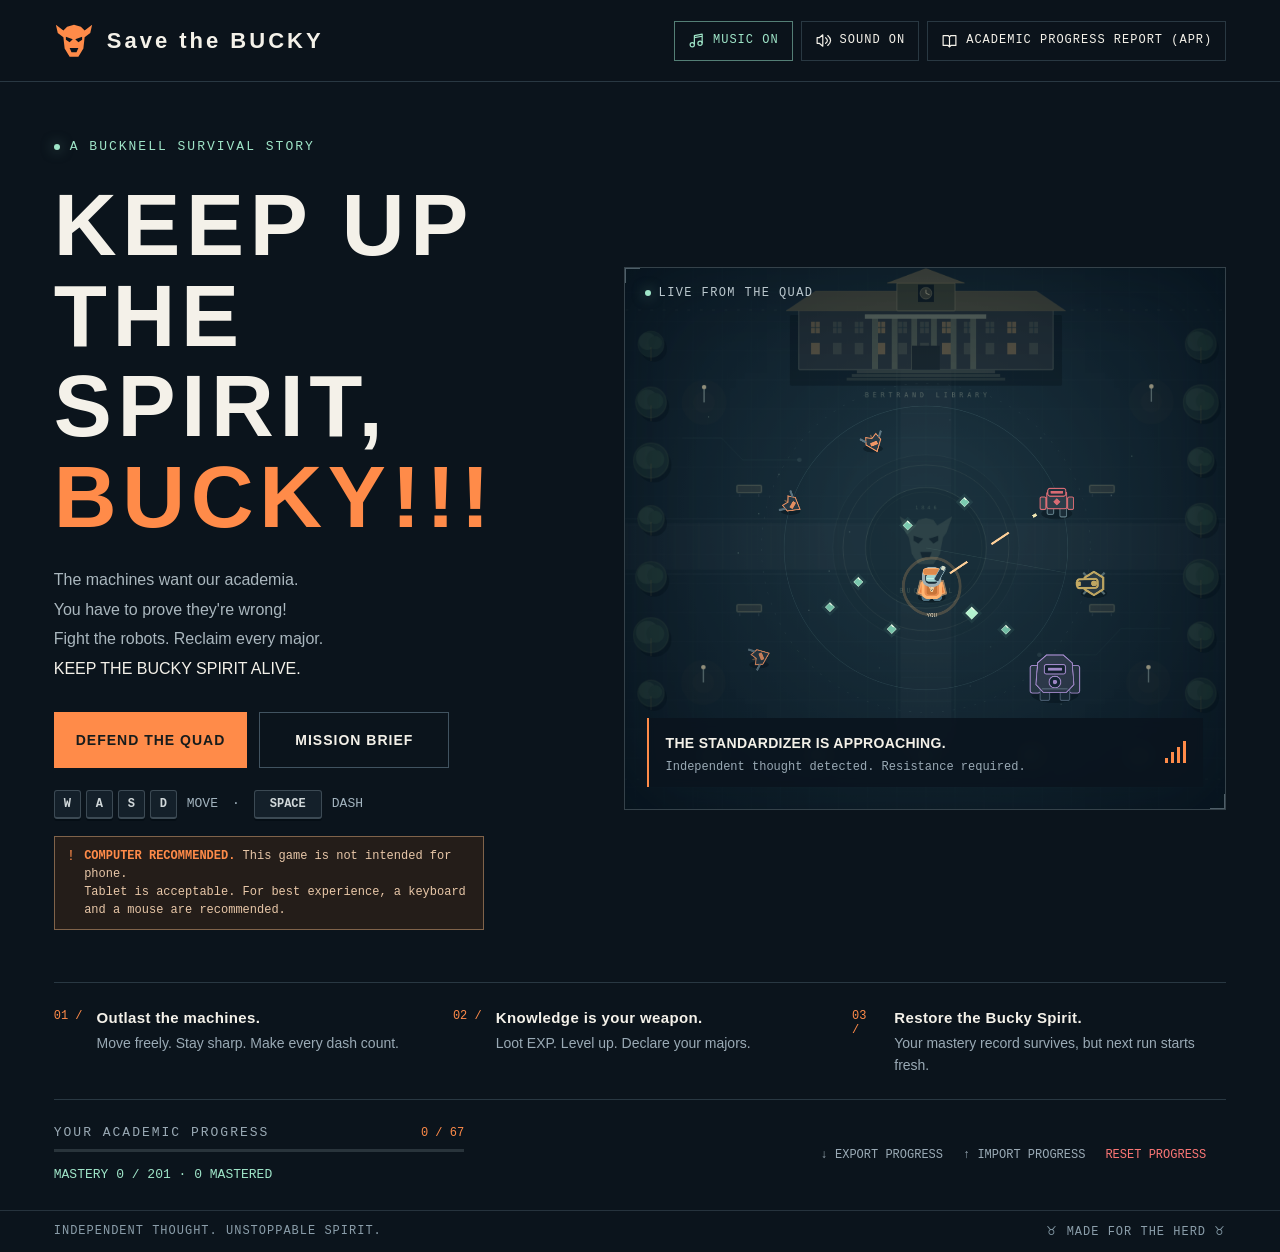
==== commit b9530e87: "Organize webpage branch documentation Co-authored-by: Copilot <223556219+Copilot@users.noreply.githu" ====
--- a/index.html
+++ b/index.html
@@ -80,7 +80,7 @@
       <span class="button-label" id="sidebar-label">HIDE PANEL</span>
     </button>
     <button class="icon-btn" id="top-pause" aria-label="Pause game" hidden>
-      Ⅱ
+      II
       <span class="button-label">
         PAUSE
       </span>
@@ -89,7 +89,7 @@
       <svg class="icon" viewBox="0 0 24 24" aria-hidden="true"><path d="M9 17V5l11-2v12M9 8l11-2"/><ellipse cx="6" cy="18" rx="3" ry="3"/><ellipse cx="17" cy="16" rx="3" ry="3"/></svg>
       <span class="button-label" id="music-label">MUSIC ON</span>
     </button>
-    <button class="icon-btn" id="sound-button" aria-label="Mute all sound" aria-pressed="false" title="Mute all sound (M)">
+    <button class="icon-btn" id="sound-button" aria-label="Mute sound effects" aria-pressed="false" title="Mute sound effects (M)">
       <svg class="icon" viewBox="0 0 24 24" aria-hidden="true">
         <path d="M11 4 6 8H3v8h3l5 4zM15 8q5 4 0 8m3-11q8 7 0 14"/>
       </svg>
@@ -405,7 +405,7 @@
       <div class="sidebar-archive">
         <div class="archive-preview-row">
           <span>
-            PERMANENT ARCHIVE
+            ACADEMIC PROGRESS REPORT (APR)
           </span>
           <span id="run-collection-count" class="orange">
             0 / 67
@@ -427,12 +427,23 @@
           ARCHIVE
         </button>
       </div>
+      <div class="audio-controls">
+        <span class="section-label">AUDIO</span>
+        <label class="settings-row" for="panel-music-volume">
+          Music
+          <input type="range" id="panel-music-volume" min="0" max="100" step="1" value="70">
+        </label>
+        <label class="settings-row" for="panel-sfx-volume">
+          SFX
+          <input type="range" id="panel-sfx-volume" min="0" max="100" step="1" value="100">
+        </label>
+      </div>
       <div class="sidebar-hint">
         WASD / ARROWS · MOVE
         <br>
         SPACE · DASH &nbsp; ESC · PAUSE
         <br>
-        M · ALL SOUND &nbsp; H · PANEL
+        M · SFX &nbsp; H · PANEL
       </div>
     </aside>
   </div>
@@ -567,27 +578,22 @@
       <button id="resume-button" class="button">
         BACK TO THE QUAD
       </button>
-      <button id="export-pause" class="button secondary">
-        ↓ EXPORT PROGRESS
-      </button>
-      <button id="pause-archive" class="button secondary">
-        EXPLORE THE ARCHIVE
+      <button id="end-run-button" class="button secondary">
+        END THIS RUN
       </button>
     </div>
     <label class="settings-row" for="motion-setting">
       Reduce motion & screen shake
       <input type="checkbox" id="motion-setting">
     </label>
-    <label class="settings-row" for="music-setting">
-      Background music
-      <input type="checkbox" id="music-setting" checked>
+    <label class="settings-row" for="pause-music-volume">
+      Music
+      <input type="range" id="pause-music-volume" min="0" max="100" step="1" value="70">
     </label>
-    <p class="collection-note">
-      Export saves your collection and records, not the active battle.
-    </p>
-    <button id="end-run-button" class="text-btn" style="margin-top:17px">
-      END RUN & KEEP DISCOVERIES →
-    </button>
+    <label class="settings-row" for="pause-sfx-volume">
+      SFX
+      <input type="range" id="pause-sfx-volume" min="0" max="100" step="1" value="100">
+    </label>
   </div>
 </dialog>
 <dialog id="result-dialog" class="result-dialog" aria-labelledby="result-title">
@@ -628,7 +634,7 @@
       </div>
     </div>
     <span class="section-label">
-      ADDED TO YOUR PERMANENT ARCHIVE
+      ADDED TO YOUR ACAEMIC PROGRESS REPORT
     </span>
     <div class="result-majors" id="result-majors">
     </div>
--- a/styles/main.css
+++ b/styles/main.css
@@ -22,7 +22,34 @@
     font: 15px/1.55 var(--sans);
     min-height: 100vh;
 }
- a  {
+button,
+input,
+select  {
+    font: inherit;
+}
+button  {
+    cursor: pointer;
+    color: inherit;
+    border: 0;
+}
+button:disabled  {
+    cursor: default;
+    opacity: .5;
+}
+button,
+a,
+input,
+select  {
+    -webkit-tap-highlight-color: transparent;
+}
+button:focus-visible,
+a:focus-visible,
+input:focus-visible,
+select:focus-visible  {
+    outline: 2px solid var(--mint);
+    outline-offset: 5px;
+}
+a  {
     color: var(--mint);
 }
 [hidden]  {
@@ -1049,6 +1076,20 @@
     accent-color:var(--orange);
     width:16px;
     height:16px
+}
+.settings-row input[type="range"] {
+    width:140px;
+    height:4px;
+}
+.audio-controls {
+    margin-top:22px;
+}
+.audio-controls .section-label {
+    display:block;
+    margin-bottom:4px;
+}
+.audio-controls .settings-row {
+    padding:9px 0;
 }
 .result-dialog {
     width:620px
